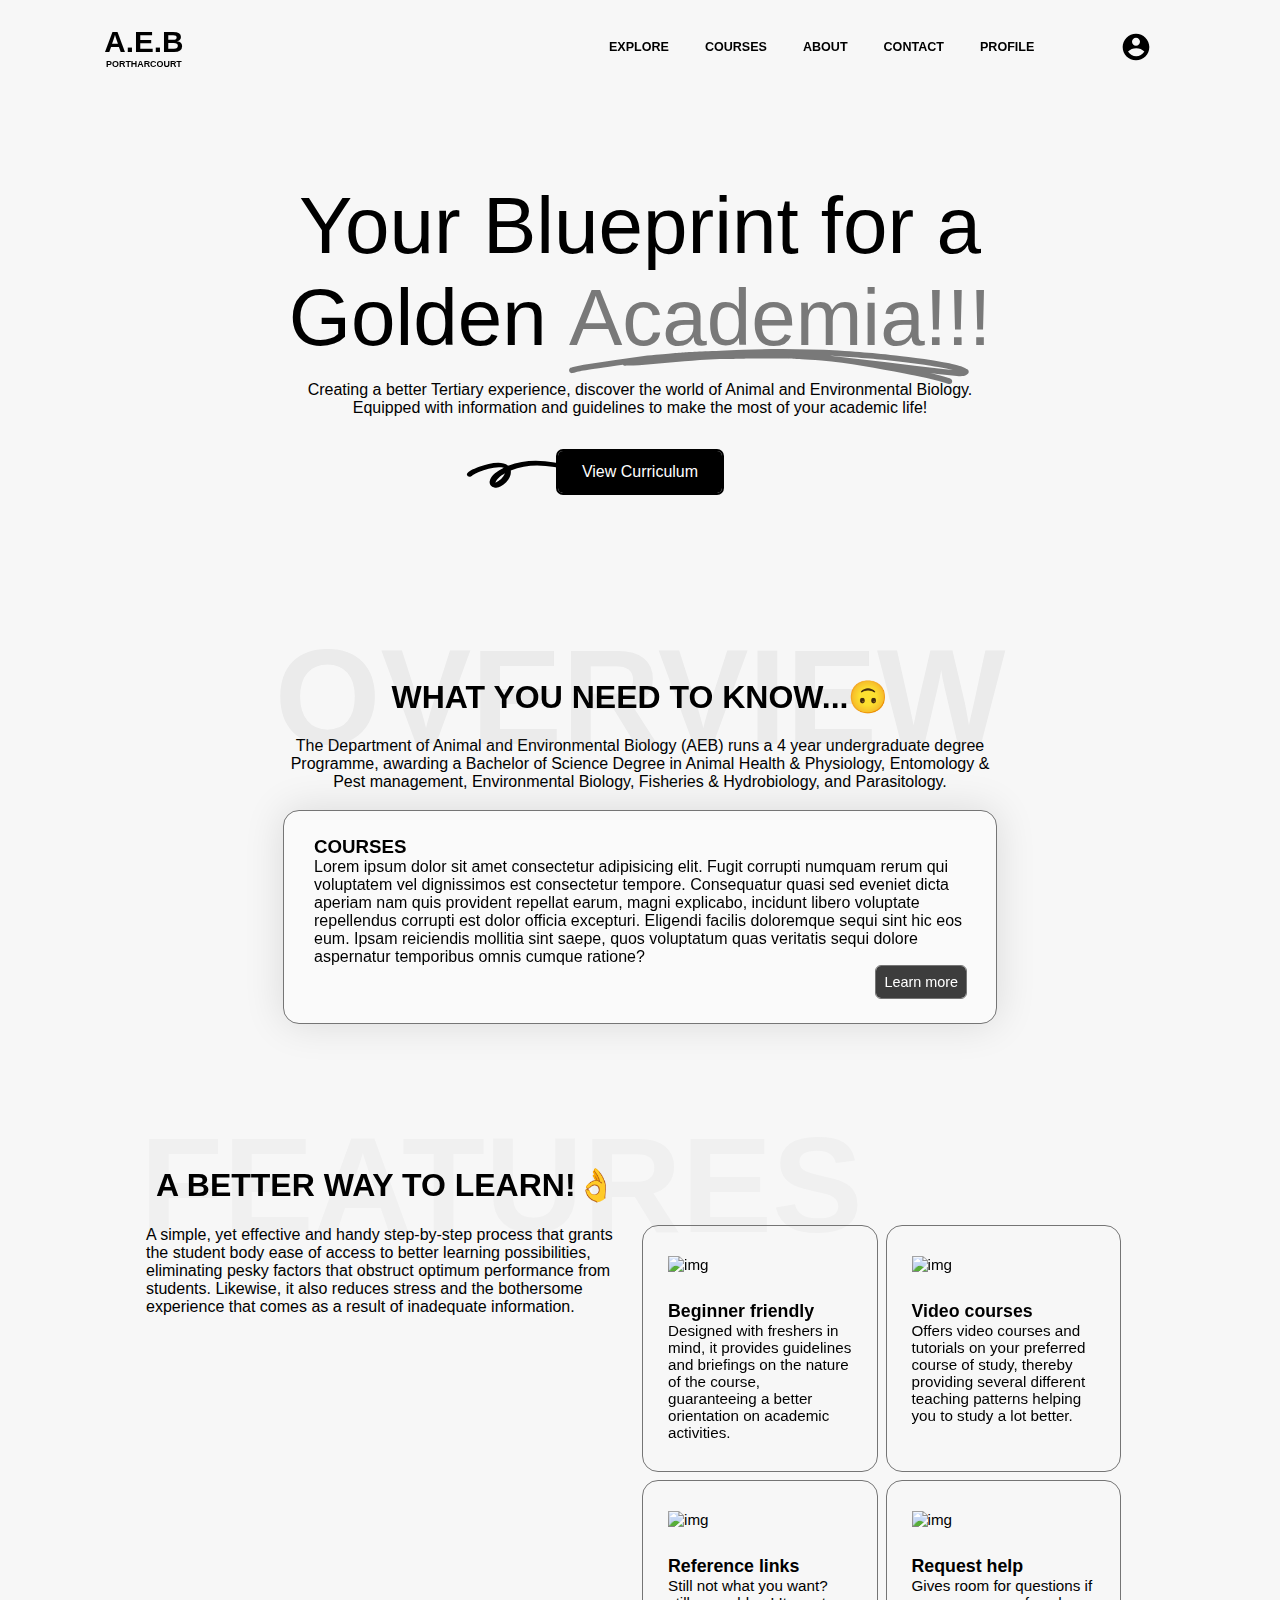
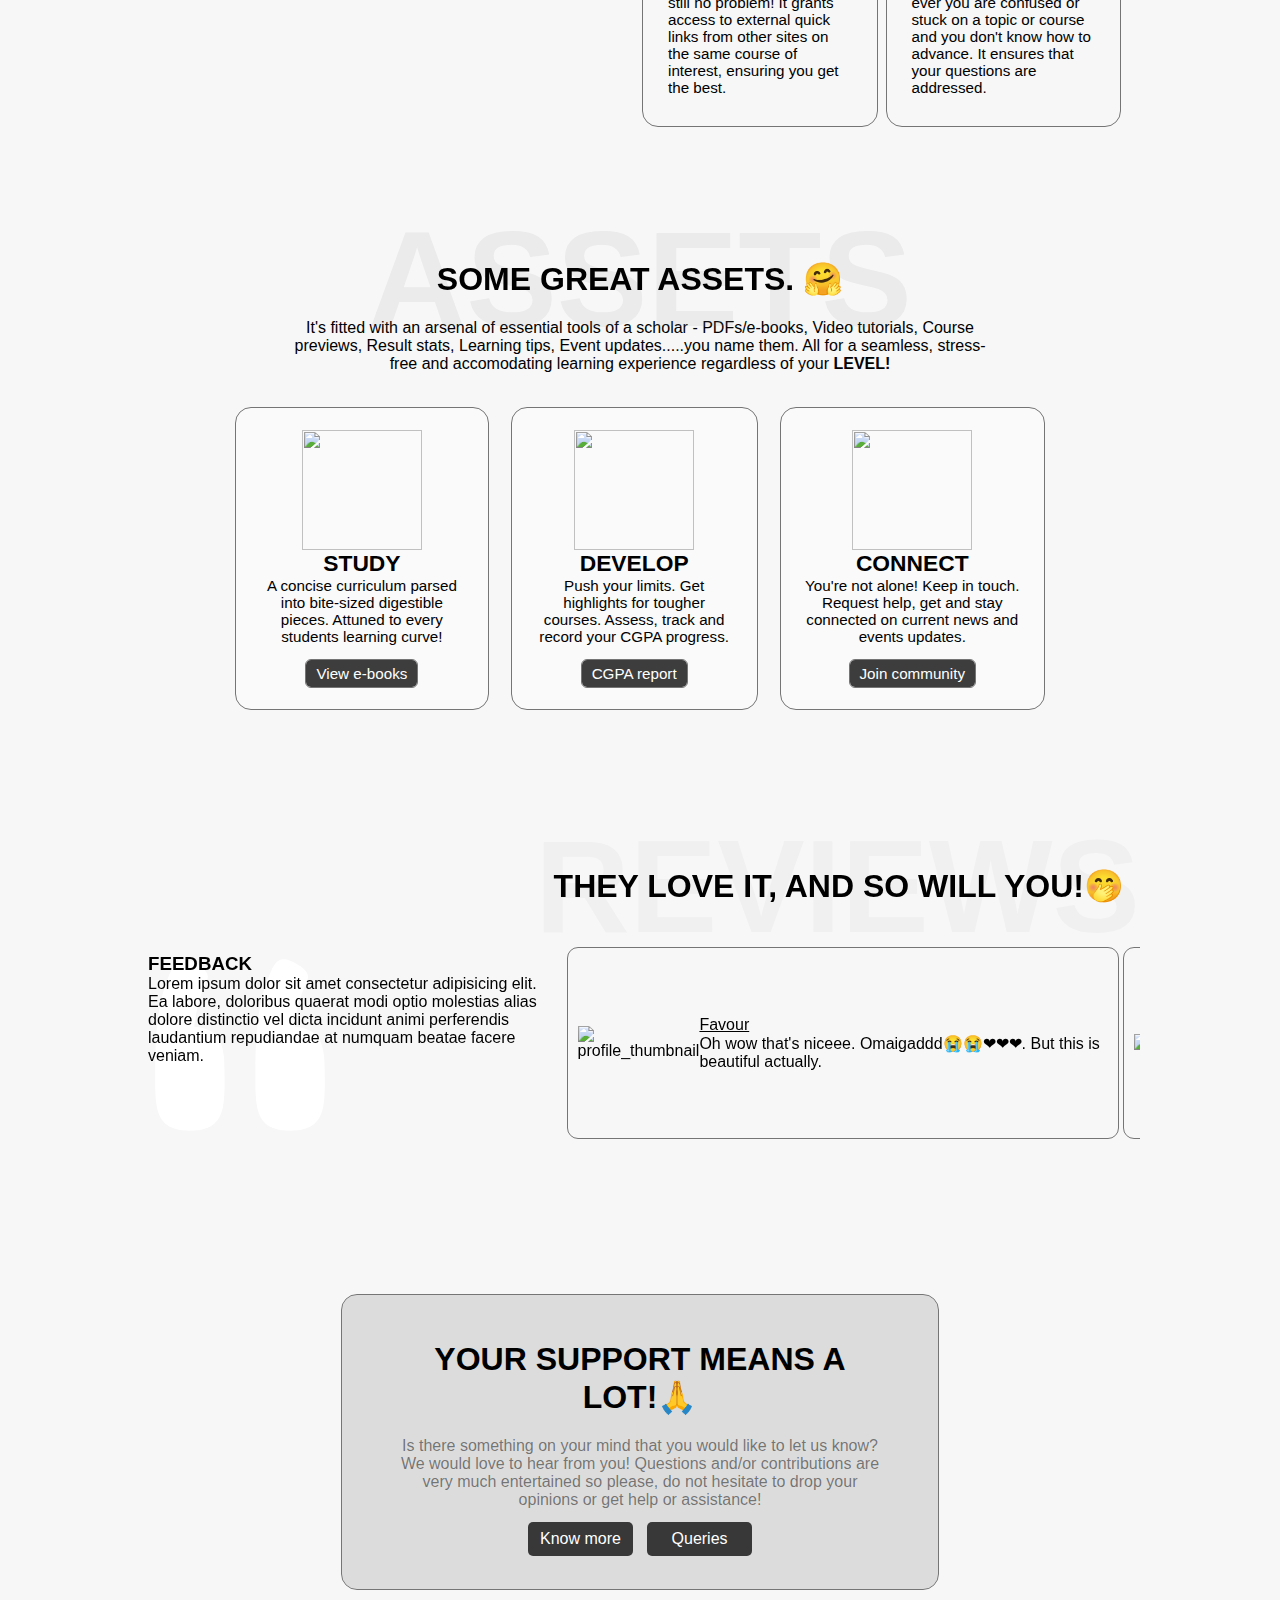
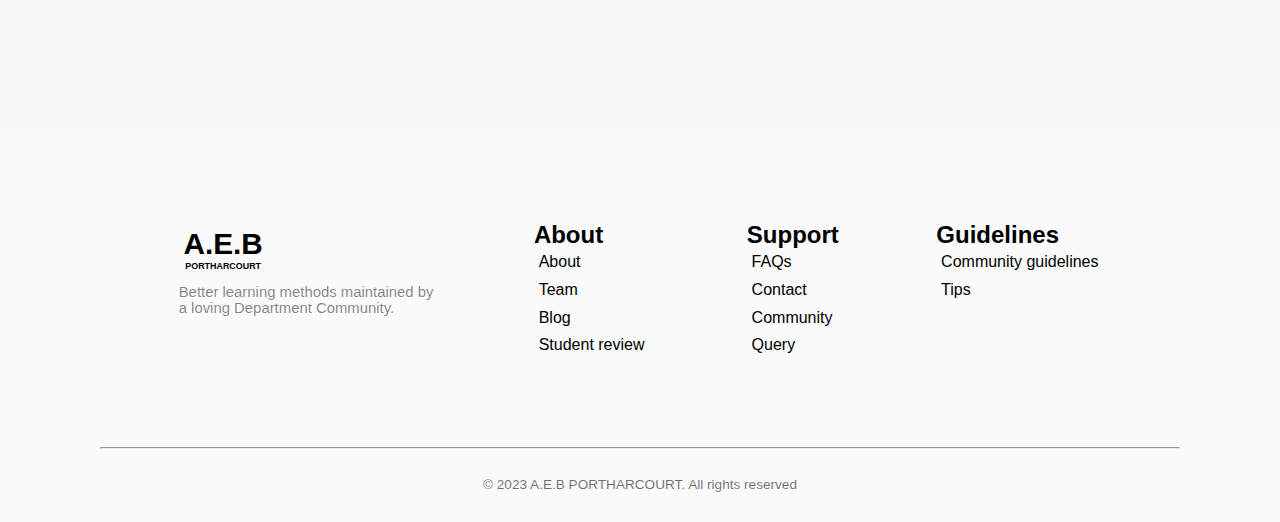
==== index.html @ ad07bf61 "Add files via upload" ====
<!DOCTYPE html>
<html lang="en">
<head>
    <meta charset="UTF-8">
    <meta name="viewport" content="width=device-width, initial-scale=1.0">
    <link rel="stylesheet" href="styles/aeb.css">
    <link rel="stylesheet" href="styles/heading.css">
    <link rel="stylesheet" href="styles/welcome.css">
    <link rel="stylesheet" href="styles/overview.css">
    <link rel="stylesheet" href="styles/features.css">
    <link rel="stylesheet" href="styles/operation.css">
    <link rel="stylesheet" href="styles/review.css">
    <link rel="stylesheet" href="styles/support.css">
    <link rel="stylesheet" href="styles/footing.css">
    <link rel="stylesheet" href="fonts/Space_Grotesk-transfonter/stylesheet.css">
    <link rel="stylesheet" href="fonts/Manrope-transfonter/stylesheet.css">
    <link rel="stylesheet" href="fonts/Quicksand-transfonter/stylesheet.css">    
    <link rel="icon" href="img/AEB_LOGO.png" type="png">
    <title>Home | A.E.B Portharcourt</title>
</head>
<body>
    <header class="heading">
        <div class="hide-menu" style="position: absolute; height: 35px; inset: 16px 16px auto auto; border-radius: 3px;" 
            onclick="
                document.querySelector('.heading').classList.remove('show');
                document.body.classList.remove('scroll-not');
            "
        >
            <svg xmlns="http://www.w3.org/2000/svg" viewBox="0 0 24 24" width="35" height="35"><path d="M11.9997 10.5865L16.9495 5.63672L18.3637 7.05093L13.4139 12.0007L18.3637 16.9504L16.9495 18.3646L11.9997 13.4149L7.04996 18.3646L5.63574 16.9504L10.5855 12.0007L5.63574 7.05093L7.04996 5.63672L11.9997 10.5865Z" fill="currentColor"></path></svg>       
        </div>
        
        <div class="start">
            <a href="index.html">A.E.B <span>PORTHARCOURT</span> </a>
        </div>
    
        <div class="middle">
            <nav>
                <a href="#">
                    <!-- <svg xmlns="http://www.w3.org/2000/svg" viewBox="0 0 24 24" width="12" height="12"><path d="M12 22C6.47715 22 2 17.5228 2 12C2 6.47715 6.47715 2 12 2C17.5228 2 22 6.47715 22 12C22 17.5228 17.5228 22 12 22ZM11 11V17H13V11H11ZM11 7V9H13V7H11Z"></path></svg> -->
                    EXPLORE</a>
                <a href="#">
                    <!-- <svg xmlns="http://www.w3.org/2000/svg" viewBox="0 0 24 24" width="12" height="12"><path d="M10.6144 17.7956 11.492 15.7854C12.2731 13.9966 13.6789 12.5726 15.4325 11.7942L17.8482 10.7219C18.6162 10.381 18.6162 9.26368 17.8482 8.92277L15.5079 7.88394C13.7092 7.08552 12.2782 5.60881 11.5105 3.75894L10.6215 1.61673C10.2916.821765 9.19319.821767 8.8633 1.61673L7.97427 3.75892C7.20657 5.60881 5.77553 7.08552 3.97685 7.88394L1.63658 8.92277C.868537 9.26368.868536 10.381 1.63658 10.7219L4.0523 11.7942C5.80589 12.5726 7.21171 13.9966 7.99275 15.7854L8.8704 17.7956C9.20776 18.5682 10.277 18.5682 10.6144 17.7956ZM19.4014 22.6899 19.6482 22.1242C20.0882 21.1156 20.8807 20.3125 21.8695 19.8732L22.6299 19.5353C23.0412 19.3526 23.0412 18.7549 22.6299 18.5722L21.9121 18.2532C20.8978 17.8026 20.0911 16.9698 19.6586 15.9269L19.4052 15.3156C19.2285 14.8896 18.6395 14.8896 18.4628 15.3156L18.2094 15.9269C17.777 16.9698 16.9703 17.8026 15.956 18.2532L15.2381 18.5722C14.8269 18.7549 14.8269 19.3526 15.2381 19.5353L15.9985 19.8732C16.9874 20.3125 17.7798 21.1156 18.2198 22.1242L18.4667 22.6899C18.6473 23.104 19.2207 23.104 19.4014 22.6899Z"></path></svg> -->
                    COURSES</a>
                <a href="#">
                    <!-- <svg xmlns="http://www.w3.org/2000/svg" viewBox="0 0 24 24" width="12" height="12"><path d="M20 22H6.5C4.567 22 3 20.433 3 18.5V5C3 3.34315 4.34315 2 6 2H20C20.5523 2 21 2.44772 21 3V21C21 21.5523 20.5523 22 20 22ZM19 20V17H6.5C5.67157 17 5 17.6716 5 18.5C5 19.3284 5.67157 20 6.5 20H19Z"></path></svg> -->
                    ABOUT</a>
                <a href="#">
                    <!-- <svg xmlns="http://www.w3.org/2000/svg" viewBox="0 0 24 24" width="12" height="12"><path d="M21 16.42V19.9561C21 20.4811 20.5941 20.9167 20.0705 20.9537C19.6331 20.9846 19.2763 21 19 21C10.1634 21 3 13.8366 3 5C3 4.72371 3.01545 4.36687 3.04635 3.9295C3.08337 3.40588 3.51894 3 4.04386 3H7.5801C7.83678 3 8.05176 3.19442 8.07753 3.4498C8.10067 3.67907 8.12218 3.86314 8.14207 4.00202C8.34435 5.41472 8.75753 6.75936 9.3487 8.00303C9.44359 8.20265 9.38171 8.44159 9.20185 8.57006L7.04355 10.1118C8.35752 13.1811 10.8189 15.6425 13.8882 16.9565L15.4271 14.8019C15.5572 14.6199 15.799 14.5573 16.001 14.6532C17.2446 15.2439 18.5891 15.6566 20.0016 15.8584C20.1396 15.8782 20.3225 15.8995 20.5502 15.9225C20.8056 15.9483 21 16.1633 21 16.42Z"></path></svg> -->
                    CONTACT</a>
                <a href="dashboard.html">
                    <!-- <svg xmlns="http://www.w3.org/2000/svg" viewBox="0 0 24 24" width="12" height="12"><path d="M3 13H11V3H3V13ZM3 21H11V15H3V21ZM13 21H21V11H13V21ZM13 3V9H21V3H13Z"></path></svg> -->
                    PROFILE</a>
            </nav>
        </div>
            
        <div class="end">
            <a href="index.html" target="_blank">
                <svg style="display: block;" xmlns="http://www.w3.org/2000/svg" viewBox="0 0 24 24" width="32" height="32"><path d="M12 2C17.52 2 22 6.48 22 12C22 17.52 17.52 22 12 22C6.48 22 2 17.52 2 12C2 6.48 6.48 2 12 2ZM6.02332 15.4163C7.49083 17.6069 9.69511 19 12.1597 19C14.6243 19 16.8286 17.6069 18.2961 15.4163C16.6885 13.9172 14.5312 13 12.1597 13C9.78821 13 7.63095 13.9172 6.02332 15.4163ZM12 11C13.6569 11 15 9.65685 15 8C15 6.34315 13.6569 5 12 5C10.3431 5 9 6.34315 9 8C9 9.65685 10.3431 11 12 11Z"></path></svg>
            </a>    
        </div>
    </header>

    <div class="hide-menu" style="height: 35px; position: fixed; inset: 16px 16px auto auto; z-index: 1999; border-radius: 3px; background-color: #f7f7f7" 
    onclick="
        document.querySelector('.heading').classList.add('show');
        document.body.classList.add('scroll-not');
    ">
        <svg xmlns="http://www.w3.org/2000/svg" width="35" height="35" fill="#000" viewBox="0 0 256 256"><path d="M224,128a8,8,0,0,1-8,8H40a8,8,0,0,1,0-16H216A8,8,0,0,1,224,128ZM40,72H216a8,8,0,0,0,0-16H40a8,8,0,0,0,0,16ZM216,184H40a8,8,0,0,0,0,16H216a8,8,0,0,0,0-16Z"></path></svg>
    </div>

    <main class="just_padding">
        <section class="hero_section">
            <div class="welcome">
                <p class="manifesto">
                    Your Blueprint for a Golden
                    <span class="black-sheep" style="position: relative; background-color: transparent; display: inline; z-index: 1;">Academia!!!           
                        <svg xmlns="http://www.w3.org/2000/svg" viewBox="0 0 1418 125" fill="rgb(121, 121, 121)" ><path d="M1412.29 72.17c-11.04-5.78-20.07-14.33-85.46-25.24-22.37-3.63-44.69-7.56-67.07-11.04-167.11-22.06-181.65-21.24-304.94-30.56C888.78 1.39 822.57 1.1 756.44 0c-46.63-.11-93.27 1.56-139.89 2.5C365.5 13.55 452.86 7.68 277.94 23.15 202.57 33.32 127.38 45.01 52.07 55.69c-11.23 2.41-22.63 4.17-33.71 7.22C6.1 66.33 5.64 66.19 3.89 67.79c-7.99 5.78-2.98 20.14 8.72 17.5 33.99-9.47 32.28-8.57 178.06-29.66 4.26 4.48 7.29 3.38 18.42 3.11 13.19-.32 26.38-.53 39.56-1.12 53.51-3.81 106.88-9.62 160.36-13.95 18.41-1.3 36.8-3.12 55.21-4.7 23.21-1.16 46.43-2.29 69.65-3.4 120.28-2.16 85.46-3.13 234.65-1.52 23.42.99 1.57-.18 125.72 6.9 96.61 8.88 200.92 27.94 295.42 46.12 40.87 7.91 116.67 23.2 156.31 36.78 3.81 1.05 8.28-.27 10.51-3.58 3.17-3.72 2.66-9.7-.78-13.13-3.25-3.12-8.14-3.44-12.18-5.08-17.89-5.85-44.19-12.09-63.67-16.56l26.16 3.28c23.02 3.13 46.28 3.92 69.34 6.75 10.8.96 25.43 1.81 34.34-4.39 2.26-1.54 4.86-2.75 6.21-5.27 2.76-4.59 1.13-11.06-3.59-13.68ZM925.4 23.77c37.64 1.4 153.99 10.85 196.64 14.94 45.95 5.51 91.89 11.03 137.76 17.19 24.25 4.77 74.13 11.21 101.72 18.14-11.87-1.15-23.77-1.97-35.65-3.06-133.46-15.9-266.8-33.02-400.47-47.21Z"></path></svg>     
                    </span>
                </p>    
                
                <p class="side_note">Creating a  better Tertiary experience, discover the world of Animal and Environmental Biology. Equipped with information and guidelines to make the most of your academic life!</p>
                <div class="side_note squiggly_fix">
                    <svg xmlns="http://www.w3.org/2000/svg" viewBox="0 0 500 500" fill="#000"><path d="M437.65 228.63c-11-11.3-28.02-30.74-43.85-33.25-13.68.4-4.24 16.99 4.72 15.98 1.67-.27 14.6 12 20.99 18.95-73.13-19.32-152.62-31.59-224.6-2.19-24.36-20.09-70.46-5.55-97.86 2.74-10.7 4.38-44.74 15.3-45.58 27.63 2.63 10.11 14.03 9.62 19.87 2.58 6.8-4.63 14.23-8.1 21.77-11.33 27.16-10.03 57.65-20.38 86.74-14.81-19.75 10.96-45.07 24.46-49.37 48.67-.98 20.42 24.81 26.36 39.14 16.1 18.7-11.31 37.58-31.54 34.51-54.98 67.16-28.65 141.54-17.06 210.28.69a634.53 634.53 0 0 0-26.86 9.82c-4.5 1.55-4.87 7.28-1.98 10.53 6.02 8.29 15.78 3.88 23.3.63 8.17-3.12 16.31-6.28 24.61-9.03 22.39-5.78 16.3-15.12 4.17-28.72Zm-286.98 58.93c4.9-15.45 20.39-24.72 33.42-32.9-6.02 14.67-18.84 26.87-33.42 32.9Z"></path></g></svg>
                    <div><a href="#" class="view_curriculum hover_effect">View Curriculum </a></div>
                </div>
            </div>
        </section>

        <section class="overview">
            <div class="overview_heading">
                <h1 class="overview_text">WHAT YOU NEED TO KNOW...🙃</h1>
            </div>
            <div class="text">
                The Department of Animal and Environmental Biology (AEB) runs a 4 year undergraduate degree Programme, awarding a Bachelor of Science Degree in Animal Health & Physiology, Entomology & Pest management, Environmental Biology, Fisheries & Hydrobiology, and Parasitology.
                <!-- Lorem ipsum dolor sit, amet consectetur adipisicing elit. Nisi adipisci delectus eos error libero totam quam modi repellendus blanditiis saepe. Laudantium ea et iusto incidunt, corrupti corporis praesentium quidem eveniet maiores eaque, repudiandae distinctio dolores! -->
            </div>
            <div class="info text">
                <h3>COURSES</h3>
                <p>Lorem ipsum dolor sit amet consectetur adipisicing elit. Fugit corrupti numquam rerum qui voluptatem vel dignissimos est consectetur tempore. Consequatur quasi sed eveniet dicta aperiam nam quis provident repellat earum, magni explicabo, incidunt libero voluptate repellendus corrupti est dolor officia excepturi. Eligendi facilis doloremque sequi sint hic eos eum. Ipsam reiciendis mollitia sint saepe, quos voluptatum quas veritatis sequi dolore aspernatur temporibus omnis cumque ratione? </p>
                <div style="display: flex; justify-content: end; align-items: end;" >
                    <a href="#" style="outline: .5px solid rgb(117, 117, 117); color: black; border: none; border-radius: 5px; padding: 8px; font-size: 0.9em;  background-color: rgba(30, 30, 30, 0.863);
                    color: rgb(255, 255, 255);">Learn more</a>
                 </div>
            </div>
        </section>

        <section class="features">
            <div class="features_heading">
                <h1 class="features_text">A BETTER WAY TO LEARN!👌</h1>
            </div>
            <div>
                <div class="text">
                    A simple, yet effective and handy step-by-step process that grants the student body ease of access to better learning possibilities, eliminating pesky factors that obstruct optimum performance from students. Likewise, it also reduces stress and the bothersome experience that comes as a result of inadequate information.
                </div>

                <div>
                    <div class="card">
                        <div><img src="img/user_friendly-removebg-preview.png" alt="img"></div>
                        <div><h3>Beginner friendly</h3>
                            Designed with freshers in mind, it provides guidelines and briefings on the nature of the course, guaranteeing a better orientation on academic activities.
                        </div>
                    </div>
                    <div class="card">
                        <div><img src="img/video-courses-removebg-preview.png" alt="img"></div>
                        <div><h3>Video courses</h3>
                            Offers video courses and tutorials on your preferred course of study, thereby providing several different teaching patterns helping you to study a lot better.
                        </div>
                    </div>
                    <div class="card">
                        <div><img src="img/reference-links-removebg-preview.png" alt="img"></div>
                        <div><h3>Reference links</h3>
                            Still not what you want? still no problem! It grants access to external quick links from other sites on the same course of interest, ensuring you get the best. 
                        </div>
                    </div>
                    <div class="card">
                        <div><img src="img/help-removebg-preview.png" alt="img"></div>
                        <div><h3>Request help</h3>
                            Gives room for questions if ever you are confused or stuck on a topic or course and you don't know how to advance. It ensures that your questions are addressed.
                        </div>
                    </div>
                </div>
            </div>
        </section>

        <section class="operation">
            <div class="operation_heading">
                <h1 class="operation_text">SOME GREAT ASSETS. 🤗</h1>
            </div>

            <div class="text">
                It's fitted with an arsenal of essential tools of a scholar - PDFs/e-books, Video tutorials, Course previews, Result stats, Learning tips, Event updates.....you name them. All for a seamless, stress-free and accomodating learning experience regardless of your <strong>LEVEL!</strong>
            </div>

            <div class="card_container">
                <div class="cards">
                    <div class="img"><img src="img/book_black-and-white-removebg-preview.png" alt=""></div>
                    <div><h2>STUDY</h2>
                        A concise curriculum parsed into bite-sized digestible pieces. Attuned to every students learning curve!
                    </div>
                    <div class="link"><a href="#">View e-books</a></div>
                </div>
                <div class="cards">
                    <div class="img"><img src="img/images__1_-removebg-preview.png" alt=""></div>
                    <div><h2>DEVELOP</h2>
                        Push your limits. Get highlights for tougher courses. Assess, track and record your CGPA progress.
                    </div>
                    <div class="link"><a href="cgpa_calculator.html" target="_blank">CGPA report</a></div>
                </div>
                <div class="cards">
                    <div class="img"><img src="img/connect-removebg-preview.png" alt=""></div>
                    <div><h2>CONNECT</h2>
                        You're not alone! Keep in touch. Request help, get and stay connected on current news and events updates.
                    </div>
                    <div class="link"><a href="#">Join community</a></div>
                </div>
            </div>
        </section>

        <section class="review">
            <div class="review_heading">
                <h1 class="review_text">THEY LOVE IT, AND SO WILL YOU!🤭</h1>
            </div>

            <div>
                <div style="position: relative;">
                    <h3>FEEDBACK</h3>
                    <svg xmlns="http://www.w3.org/2000/svg" width="200" style="position: absolute; z-index: -1; inset: 0" viewBox="0 0 290 290" fill="#FFF"><path d="M78.69 118.53c2.75-23.56 7.43-42.24 14.24-57 5.22-11.3 11.92-19.91-8-32.33-27.36-17.06-33.57-5.73-40.79 9.93-6.36 13.8-11.25 29.42-14.77 47.12-7.15 35.94-7.35 71.35-7.35 107.57 0 41.69 0 75.49 50.33 75.49s50.33-33.8 50.33-75.49c-.01-39.87.28-72.52-43.99-75.29zm145.32 0c2.75-23.56 7.43-42.24 14.24-57 5.22-11.3 11.92-19.91-8-32.33-27.36-17.06-33.57-5.73-40.79 9.93-6.36 13.8-11.25 29.42-14.77 47.12-7.15 35.94-7.35 71.35-7.35 107.57 0 41.69 0 75.49 50.33 75.49S268 235.51 268 193.82c-.01-39.87.28-72.52-43.99-75.29z"></path></svg>
                    <div class="text">Lorem ipsum dolor sit amet consectetur adipisicing elit. Ea labore, doloribus quaerat modi optio molestias alias dolore distinctio vel dicta incidunt animi perferendis laudantium repudiandae at numquam beatae facere veniam.</div>
                </div>
                
                <div>
                    <div class="review_cards"><!--min-width: 584.859px;--><!--523.172px-->
                        <div><img src="img/book_black-removebg-preview.png" alt="profile_thumbnail" style="width: 60px;"></div>
                        <div>
                            <a href="#">Favour</a>
                            <p>Oh wow that's niceee. Omaigaddd😭😭❤❤❤. But this is beautiful actually.</p>
                        </div>
                    </div>
                    <div class="review_cards"><!--min-width: 584.859px;--><!--523.172px-->
                        <div><img src="img/book_black-removebg-preview.png" alt="profile_thumbnail" style="width: 60px;"></div>
                        <div>
                            <a href="#">Jane Kingsley</a>
                            <p>This is nice. I love the concept</p>
                        </div>
                    </div>
                    <div class="review_cards"><!--min-width: 584.859px;--><!--523.172px-->
                        <div><img src="img/book_black-removebg-preview.png" alt="profile_thumbnail" style="width: 60px;"></div>
                        <div>
                            <a href="#">Kelly Arinze</a>
                            <p>This is nice. I love the concept</p>
                        </div>
                    </div>
                    <div class="review_cards"><!--min-width: 584.859px;--><!--523.172px-->
                        <div><img src="img/book_black-removebg-preview.png" alt="profile_thumbnail" style="width: 60px;"></div>
                        <div>
                            <a href="#">Sophia Isibor</a>
                            <p>It's good. <br> It looks cool af. <br> It totally looks like a game changer. </p>
                        </div>
                    </div>
                </div>
            </div>
        </section>

        <section class="support">
            <div class="support_body">
                <h1 class="support_text">YOUR SUPPORT MEANS A LOT!🙏</h1>
                <p class="support_mssg">Is there something on your mind that you would like to let us know? We would love to hear from you! Questions and/or contributions  are very much entertained so please, do not hesitate to drop your opinions or get help  or assistance!</p>
                <div class="support_base">
                    <a href="#">Know more</a>
                    <a href="#">Queries</a>
                </div>
            </div>
        </section>
    </main>

    <footer class="footing">
        <div class="container">
            <div  class="child1">
                <div>
                    <a href="#"> A.E.B <span>PORTHARCOURT</span></a>
                </div>

                <p>Better learning methods maintained by a loving Department Community.</p>
            </div>

            <div class="child2"> <h2>About</h2>
                <div><a href="">About</a></div>
                <div><a href="#">Team</a></div>
                <div><a href="#">Blog</a></div>
                <div><a href="#">Student review</a></div>
            </div>

            <div class="child3"><h2>Support</h2>
                <div><a href="#">FAQs</a></div>
                <div><a href="#">Contact</a></div>
                <div><a href="#">Community</a></div>
                <div><a href="#">Query</a></div>
            </div>

            <div class="child4"><h2>Guidelines</h2>
                <div><a href="#">Community guidelines</a></div>
                <div><a href="#">Tips</a></div>
            </div>
        </div>
        <hr>
        <p class="copyright">© 2023 A.E.B PORTHARCOURT. All rights reserved </p>
    </footer>

    <script src="scripts/aeb.js"></script>
</body>
</html>
---- styles/aeb.css ----
*, *::after, *::before{
    box-sizing: border-box;
    font-family: 'Space Grotesk', 'Manrope', 'archia',  Arial, Helvetica, sans-serif;
    color: black;
    /* outline: .5px solid rgb(117, 117, 117); */
}
html, body{
    margin: 0;
    /* background-image: linear-gradient(155deg, white, rgb(240, 240, 240),   gainsboro );
    background-attachment: fixed; */
    background-color: #f7f7f7;
    color: #382d0f;
}
:root{
    --transition_2s: .2s all ease-in-out;
    --like_gray: rgb(121, 121, 121);
    --beach-water_blue: rgb(172, 195, 212);
    --ideal_bezier: cubic-bezier(0.68, -0.55, 0.265, 1.55);
    --ideal_shadow: 0 0 40px .3px rgba(0, 0, 0, 0.123);
}

p, h1, h2, h3, h4, h5, h6{
    margin: 0;
}
a{
    text-decoration: none;
}
.hide-menu{
    display: none;
}

.just_padding{
    padding: 5.75em 5.75em;
}
.overview, .features, .operation, .review, .support{
    display: flex;
    flex-direction: column;
}

@media screen and (max-width: 768px){

    .hide-menu{
        display: block;
    }
    .scroll-not{
        overflow: hidden;
    }
    .text{
        font-size: var(--font_text);
        color: #000000a4;
        /* font-family: Manrope, Quicksand, serif; */
    }
    :root{
        --ideal_bezier: cubic-bezier(0.68, -0.55, 0.265, 1.55);
        /* --ideal_bezier-menu: cubic-bezier(0.68,-0.55, 0.8, 1.33); */
        --ideal_bezier-menu: cubic-bezier(0.2,-0.38, 0.9, 1.38);
        --font_text: 14px;
    }
    .just_padding, .footing{
        padding: 0;
    }
    .just_padding > section:not(.hero_section, .overview, .features, .operation, .review, .support){
        display: none;
    }
}
---- styles/heading.css ----
.heading{
    display: flex;
    gap: 0.8em;
    padding: 25px 100px;
    position: fixed;
    inset: auto 0;
    z-index: 2000;
    transition: .25s all ease-in;
}
.window-scroll{
    background-color: rgb(250, 250, 250);
    /* outline: .5px solid rgb(117, 117, 117); */
    /* background-color: rgba(255, 255, 255, 0.616); */
    /* backdrop-filter: blur(80px); */
}
.start{
    flex: 0.1;
    display: flex;
    align-items: center;
    justify-content: center;
}
.start a{
    font-size: 1.86em;
    font-weight: 800;
    text-align: center;
}
.start  a span{
    display: block;
    font-size: .3em;
}
.middle{
    flex: 1;
    display: flex;
    justify-content: center;
}
.middle nav{
    flex: 1;
    display: flex;
    gap: 1em;
    justify-content: end;
    align-items: center;
    padding: 5px 35px;
}
.middle nav a{
    font-size: .785em;
    font-weight: bold;
    padding: 5px 10px;
    position: relative;
    transition: var(--transition_2s);
    text-align: center;
    /* text-transform: capitalize; */
}
.middle nav a::after{
    content: '';
    position: absolute;
    left: 0;
    bottom: -3px;
    width: 100%;
    height: 2px;
    background-color: black;
    transform: scaleX(0);
    transition: all .2s var(--ideal_bezier);
}
.middle nav a:focus::after,
.middle nav a:hover::after{
    transform: scaleX(.79);
}
.end{
    flex: 0.1;
    display: flex;
    align-items: center;
    justify-content: center;
    gap: .8em;
}
@media screen and (max-width: 768px ){
    .heading{
        padding: 10px;
        inset: 0;
        flex-direction: column;
        background: #fafafa;
        transform: translateY(-100vh);
        transition: .235s all var(--ideal_bezier-menu);
        /* transition: .235s all ease-in; */
        opacity: 0;
    }
    .middle nav{
        flex-direction: column;
        justify-content: center;
        gap: 2em;
    }
    .middle nav a{
        font-size: .9em;
    }
    .end{
        flex: 0.3;
        align-items: start;
    }
    .show{
        transform: translate(0);
        opacity: 1;
    }
}
---- styles/welcome.css ----
.welcome{
    text-align: center;
    padding: 5.5em 9.5em 7.5em;
    position: relative;
}
.welcome .manifesto{
    font-size: 5em;
}
.welcome .manifesto .black-sheep{
    color: var(--like_gray);
    font-weight: 500;
}
.welcome .manifesto .black-sheep svg{
    position: absolute; 
    width: 5em; 
    inset: auto 2.8em -.28em 0; 
    z-index: -1;
}
.welcome .side_note{
    padding: 17px 40px;
}
.welcome .squiggly_fix{
    position: relative;
    z-index: 1;
    display: flex;
    justify-content: center;
    align-items: center;
}
.welcome .squiggly_fix svg{
    flex: 0.5;
    width: 15em;
    height: 9em;
    position: absolute;
    left: 10em;
}
.welcome .squiggly_fix a{
    flex: 1;
}
.view_curriculum{
    padding: 12px 24px;
    color: white;
    background-color: black;
    border-radius: 5px;
    position: relative;
    outline: 2px solid black;
    transition: .15s all var(--ideal_bezier);
    z-index: 1;
    display: flex;
}
.view_curriculum::after{
    content: '';
    background: #f7f7f7;
    transition: all 250ms;
    transform: scaleX(0);
    z-index: -1;
    position: absolute;
    top: 0;
    left: 0;
    width: 100%;
    height: 100%;
}
.view_curriculum:hover::after{
    transform: scaleX(1);
    /* inset: 0; */
}
.view_curriculum:hover{
    color: black;
    background: transparent;
    font-weight: bold;
    
}
/* .welcome > p{
    background-image: linear-gradient(90deg, rgb(0, 0, 0), rgba(0, 0, 0, 0.925));
    background-clip: text;
    -webkit-background-clip: text;
    color: transparent;
} */
@media screen and (max-width: 768px){
    .welcome{
        padding: 10em 1.2em;
        /* padding-inline: 1.4em; */
    }
    .welcome svg:not(.manifesto svg){
        display: none;
    }
    .welcome .manifesto{
        font-size: 2.56em;
    }
    .welcome .side_note {
        padding: 20px 15px 15px;
        font-size: var(--font_text);
    }
}
---- styles/overview.css ----
.overview{
    padding: 2em;
}
.overview_heading{
    position: relative;
    display: flex;
    align-items: center;
    justify-content: center;
    text-align: center;
    z-index: 1;
}
.overview_heading + div{
    padding: .3125em 10em; 
    text-align: center;
}
.overview_heading::before{
    content: 'OVERVIEW';
    position: absolute;
    inset: auto 0;
    text-align: center;
    font-size: 8.5em;
    font-weight: 900;
    color: #9292921e;
    z-index: -1;
    transform: translateZ(-2px);
}
.overview_text{
    width: 100%;
    text-align: center;
    padding: .5em;
}
.info{
    background-color: rgb(250, 250, 250);
    box-shadow: var(--ideal_shadow);
    outline: .5px solid rgb(117, 117, 117);

    padding: 25px 30px;
    margin: 15px 10em;
    border-radius: 15px;
    z-index: 2;
}
@media screen and (max-width: 768px ){
    .overview{
        padding: 1.5625em;
    }
    .overview_heading::before{
        font-size: 4em;
        display: flex;
        align-items: center;
        justify-content: center;
    }
    .overview_heading + div {
        padding: 14px 0;
        font-size: var(--font_text);
    }
    .info{
        margin: 0.93em 0;
        padding: 1em 1.9em;
        display: flex;
        flex-direction: column;
        justify-content: center;
        align-items: center;
        gap: .6rem;
    }
    .info p{
        text-align: start;
        font-size: var(--font_text);
    }
    .overview_text{
        font-size: 1.2em;
        padding: 0.5em;
    }
}
---- styles/features.css ----
.features{
    padding: 5em 3em;
}
.features_heading{
    position: relative;
    display: flex;
    align-items: start;
    justify-content: start;
    z-index: 1;
}
.features_heading + div{
    display: flex;
}
.features_heading + div {
    flex: 0.5;
}
.features_heading + div > div:first-child{
    padding: 6px;
}
.features_heading + div > div:first-child  + div{
    display: grid; 
    grid-template-columns: 1fr 1fr; 
    grid-gap: 10px; 
    padding: 6px 20px;
}
.features_heading::before{
    content: 'FEATURES';
    position: absolute;
    inset: 0 auto;
    text-align: center;
    font-size: 8.5em;
    font-weight: 900;
    color: #92929211;
    z-index: -1;
    transform: translateZ(-2px);
    display: flex;
    justify-content: start;
    align-items: center;
}
.features_text{
    width: 100%;
    padding: .5em;
}
.card{
    z-index: 1;
    /* background-color: white;  
    box-shadow: var(--ideal_shadow); */
    outline: .5px solid rgb(117, 117, 117);
    border-radius: 15px;
    padding: 30px 25px;
    font-size: 0.95em;
}
.card img{
    display: block;
    width: 45px;
    height: 45px;
}

@media screen and (max-width: 768px){
    .features{
        padding: 2.5625em 2.5em;
        text-align: left;
    }
    .features_heading::before{
        font-size: 4em;
        inset: 0 0;
    }
    .features_heading + div {
        flex-direction: column;
    }
    .features_heading + div > div:first-child {
        padding: 14px 0px;
        font-size: var(--font_text);
    }
    .features_heading + div > div:first-child + div {
        grid-template-columns: repeat(1, 1fr);
        padding: 2px 0px;
    }
    .features_text{
        font-size: 1.2em;
        padding: 0.5em 0;
    }
    .card{
        display: flex;
        flex-direction: column;
        justify-content: center;
        align-items: center;
        text-align: center;
        padding: 20px;
        font-size: var(--font_text);
    }
}
---- styles/operation.css ----
.operation{
    padding: 2em;
}
.operation_heading{
    position: relative;
    display: flex;
    align-items: center;
    justify-content: center;
    text-align: center;
    z-index: 1;
}
.operation_heading +  div{
    padding: .3125em 10em; 
    text-align: center;
}
.operation_heading::before{
    content: 'ASSETS';
    position: absolute;
    inset: auto 0;
    text-align: center;
    font-size: 8.5em;
    font-weight: 900;
    color: #9292921e;
    z-index: -1;
    transform: translateZ(-2px);    
}
.operation_text{
    width: 100%;
    text-align: center;
    padding: .5em;
}
.operation .card_container{
    display: flex;

    padding: 25px 100px;
    z-index: 2;
}
.operation .card_container .cards{
    outline: .5px solid rgb(117, 117, 117);

    padding: 22px;
    margin: 5px 12px;
    border-radius: 15px;
    text-align: center;
    font-size: 0.95em;
    display: flex;
    flex-direction: column;
    align-items: center;
    max-width: 284.578px;
    background-color: rgb(250, 250, 250);
}
.operation .card_container .cards img{
    display: block;
    width: 120px;
    height: 120px;
}
.link{
    padding: 20px 0 5px;
}
.link a{
    outline: .5px solid rgb(117, 117, 117);

    padding: 5px 10px;
    border-radius: 5px;
    transition: all.5s var(--ideal_bezier);
    background-color: rgba(30, 30, 30, 0.863);
    color: #fff;
}
.link a:hover{
    color: rgb(250, 250, 250);
    background-color:  rgba(30, 30, 30, 0.863);
}

@media screen and (max-width: 768px){
    .operation_heading + div {
        font-size: var(--font_text);
    }
    .operation_heading::before {
        font-size: 4em;
    }
    .operation_text{
        font-size: 1.2em;
    }
    .operation_heading + div {
        padding: 0.5125em ;
        text-align: center;
    }
   
    .operation .card_container {
        display: flex;
        padding: 10px 0px;
        z-index: 2;
        flex-direction: column;
        align-items: center;
    }
    
    .operation .card_container .cards{
        padding: 20px;
    }
}
---- styles/review.css ----
.review{
    padding: 5em 3em;
}
.review_heading{
    position: relative;
    display: flex;
    align-items: end;
    justify-content: end;
    z-index: 1;
}
.review_heading::before{
    content: 'REVIEWS';
    position: absolute;
    inset: 0 auto;
    text-align: end;
    font-size: 8.2em;
    font-weight: 900;
    color: #92929211;
    z-index: -1;
    transform: translateZ(-2px);
    display: flex;
    justify-content: end;
    align-items: center;
}
.review_heading + div{
    display: flex; 
    padding: 1.5em 0; 
    z-index: 1;
}
.review_heading + div > div:first-child{
    display: flex; 
    flex-direction: column; 
    justify-content: start; 
    align-items: start; 
    max-width: 510.141px; 
    padding: 8px;
}
.review_heading + div > div:nth-child(2){
    display: flex; 
    overflow-x: scroll; 
    scroll-snap-type: x mandatory;
}
.review_cards{
    outline: .5px solid rgb(117, 117, 117); 
    padding: 10px; 
    margin: 3px; 
    border-radius: 10px;  
    display: flex; 
    /* justify-content: center; */
    align-items: center;
    min-width: 550.188px; 
    max-width: 550.188px; 
    min-height: 190px;
    max-height: 190px;
    scroll-snap-align: none center;
}
.review_cards a{
    text-decoration: underline;
}
.review_cards::-webkit-scrollbar {
    width: 10px;
}
.review_cards ::-webkit-scrollbar-track {
    background: #f1f1f1;
}
.review_text{
    width: 100%;
    padding: .5em;
    text-align: end;
}

@media screen and (max-width: 768px){
    .review{
        padding: 2em;
    }
    .review_heading::before {
        font-size: 4em;
    }
    .review_heading + div{
        flex-direction: column;
    }
    .review_heading + div > div:nth-child(2){
        padding: .5em 0;
    }
    .review_cards{
        min-width: 287px;
        max-width: 287px;
        min-height: 200px;
        max-height: 200px;
        flex-direction: column;
        padding: 1em 2em;
    }
    .review_text{
        font-size: 1.2em;
    }
}
---- styles/support.css ----
.support{
    padding: 50px;
}
.support_body{
    margin: auto 200px;
    padding: 30px 50px; 
    text-align: center;
    display: flex;
    flex-direction: column;
    gap: 0.3em;
    background-color: gainsboro;
    outline: .5px solid rgb(117, 117, 117);
    border-radius: 15px;

}
.support_text{
    padding: 0.5em;
    z-index: 1;
}
.support_mssg{
    color: #0000007c;
}
.support_base{
    display: flex;
    justify-content: center;
    align-items: center;
    gap: 0.5em;
    padding-block-start: 5px;
}
.support_base a{
    background-color: rgba(30, 30, 30, 0.863);
    color: white;
    padding: 8px ;
    min-width: 105.094px;
    border-radius: 5px;
    margin: 3px;
}

@media screen and (max-width: 768px){
    .support{
        padding: .5em;
    }
    .support_body{
        margin: auto 20px;
        padding: 30px;
    }
    .support_text{
        padding: 0;
        font-size: 1.2em;
    }
    .support_mssg{
        font-size: var(--font_text);
    }
}
---- styles/footing.css ----
.footing{
    padding: 10px 100px;
    background-color: rgb(250, 250, 250);
    color: #000;
}
.container{
    display: flex;
    justify-content: space-evenly;
    gap: 1.3em;
    padding-block: 80px;
}
.child1, .child2, .child3, .child4{
    display: flex;
    flex-direction: column;
    /* gap: 0.5em; */
    width: auto;
    /* width: 25%; */
}
.child1 div, .child2 div, 
.child3 div, .child4 div{
    padding: 0.3em;
}
.child1{
    flex: .4;
    padding: 2px;
    display: flex;
    flex-direction: column;
    align-items: start;
    gap: .5em;
}
.child1 > div{
    display: flex;
    align-items: center;
    justify-content: center;
}
.child1 > div a{
    color: #000000;
    font-size: 1.86em;
    font-weight: 800;
    text-align: center;
}
.child1 > div a span{
    color: #000000;
    display: block;
    font-size: .3em;
}
.child1 p{
    color: #0000007c;
    font-size: 0.93em;
}

.copyright{
    text-align: center;
    padding: 20px;
    font-size: 0.85em;
    color: rgba(0, 0, 0, 0.562);
}

@media screen and (max-width: 768px){
    .footing{
        padding: 30px;
    }
    .container{
        flex-direction: column;
        gap: 1em;
    }
}
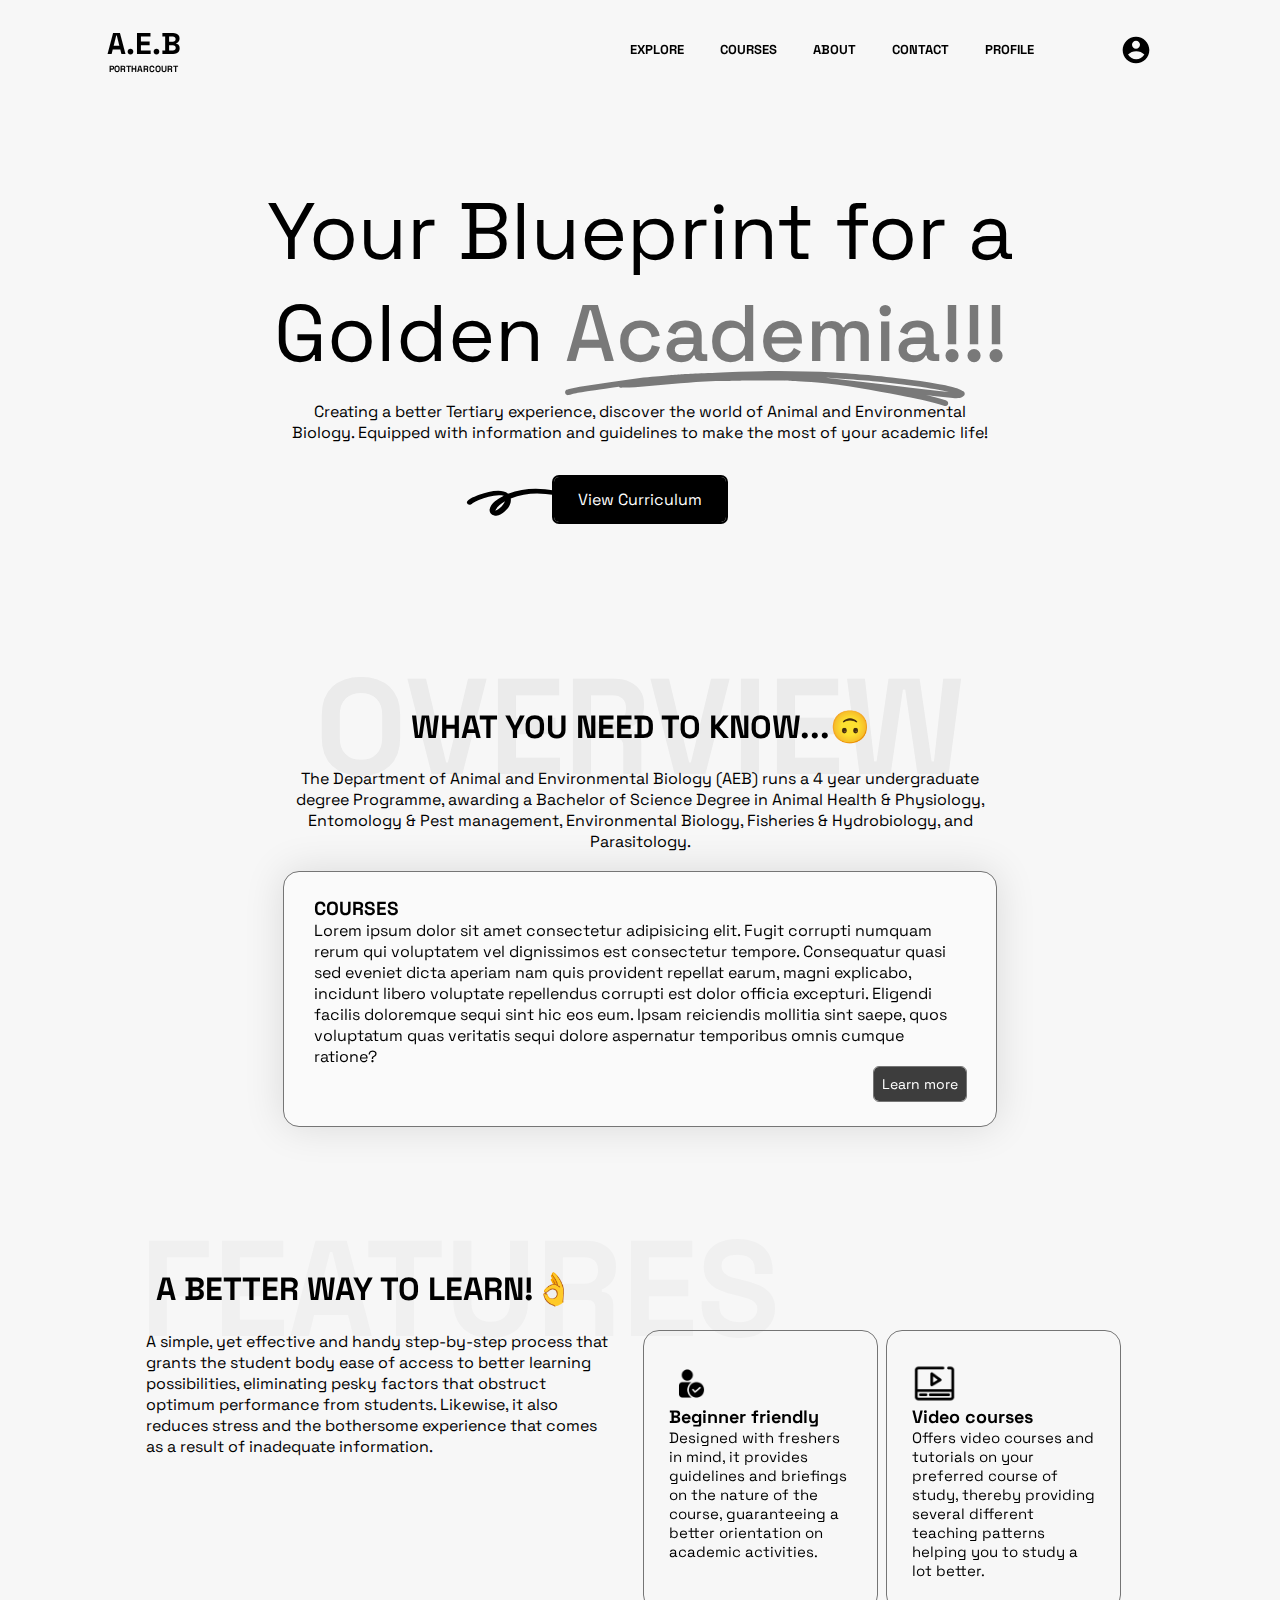
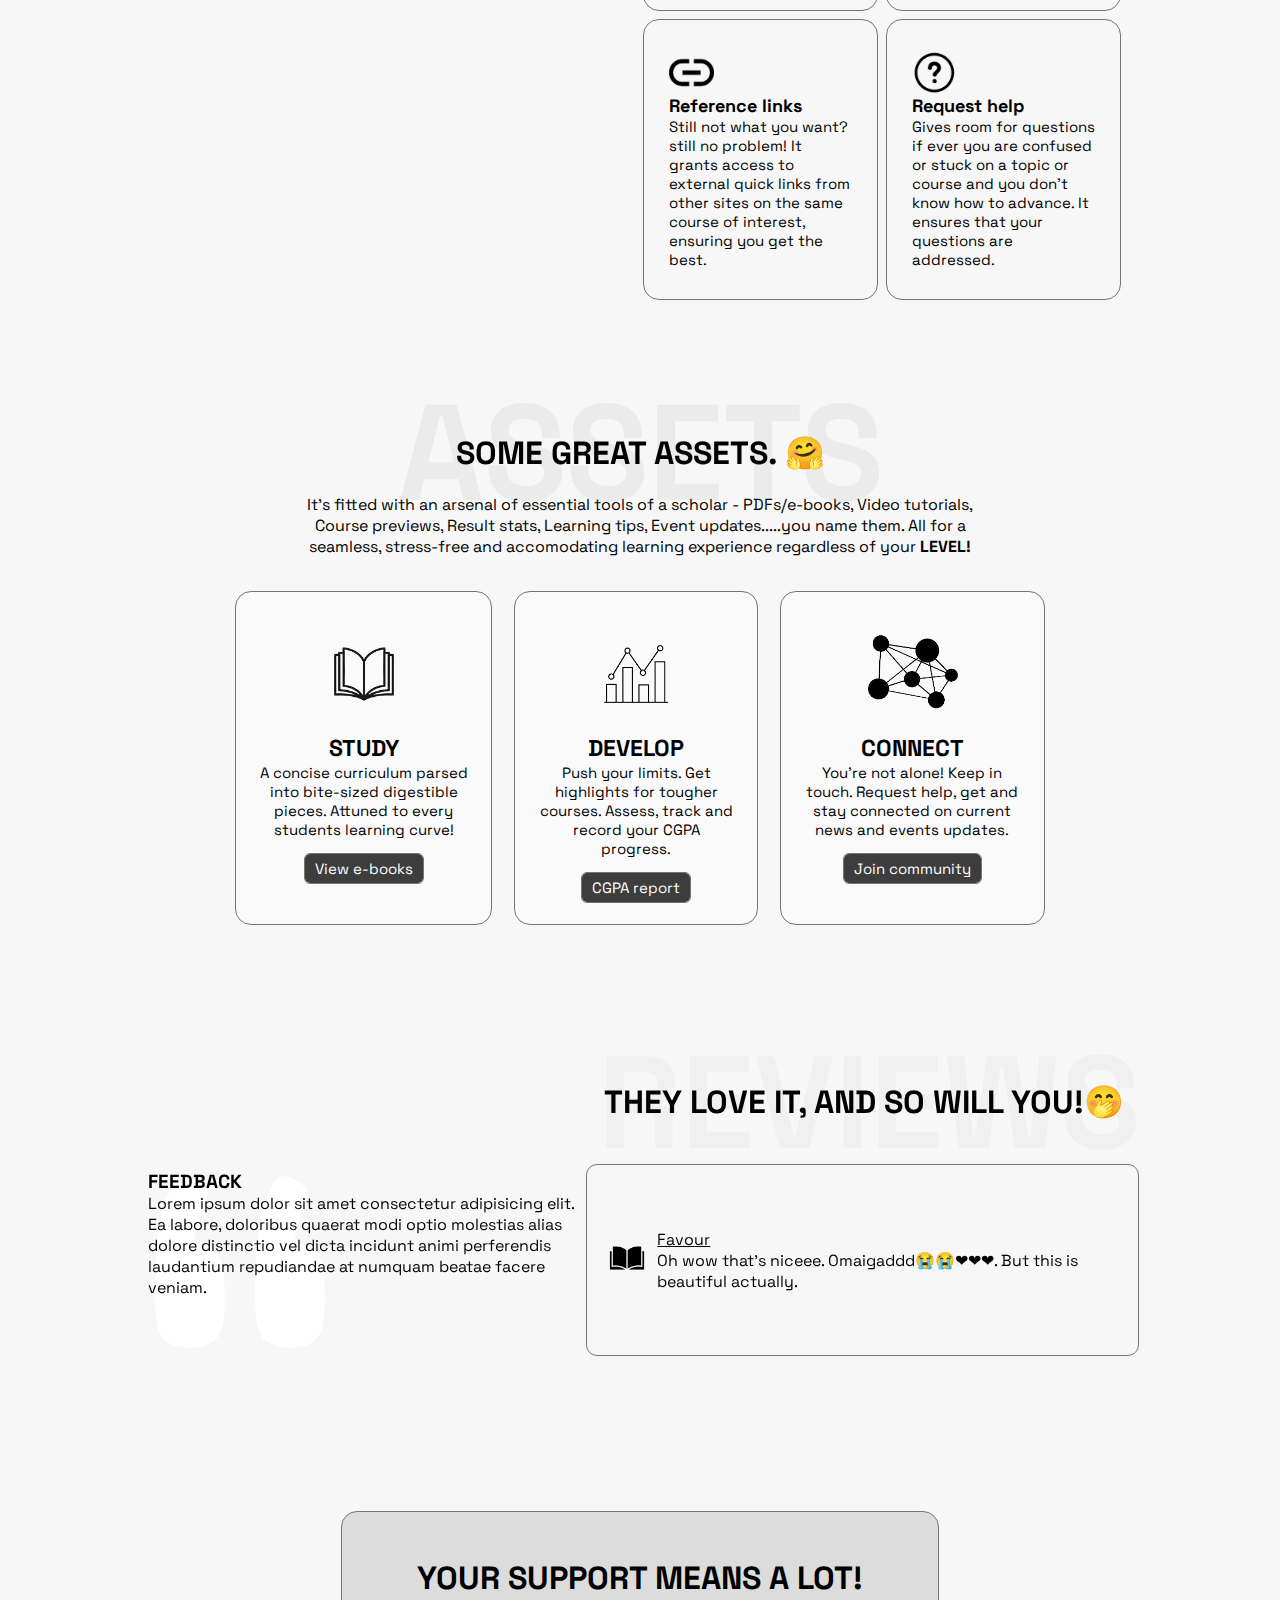
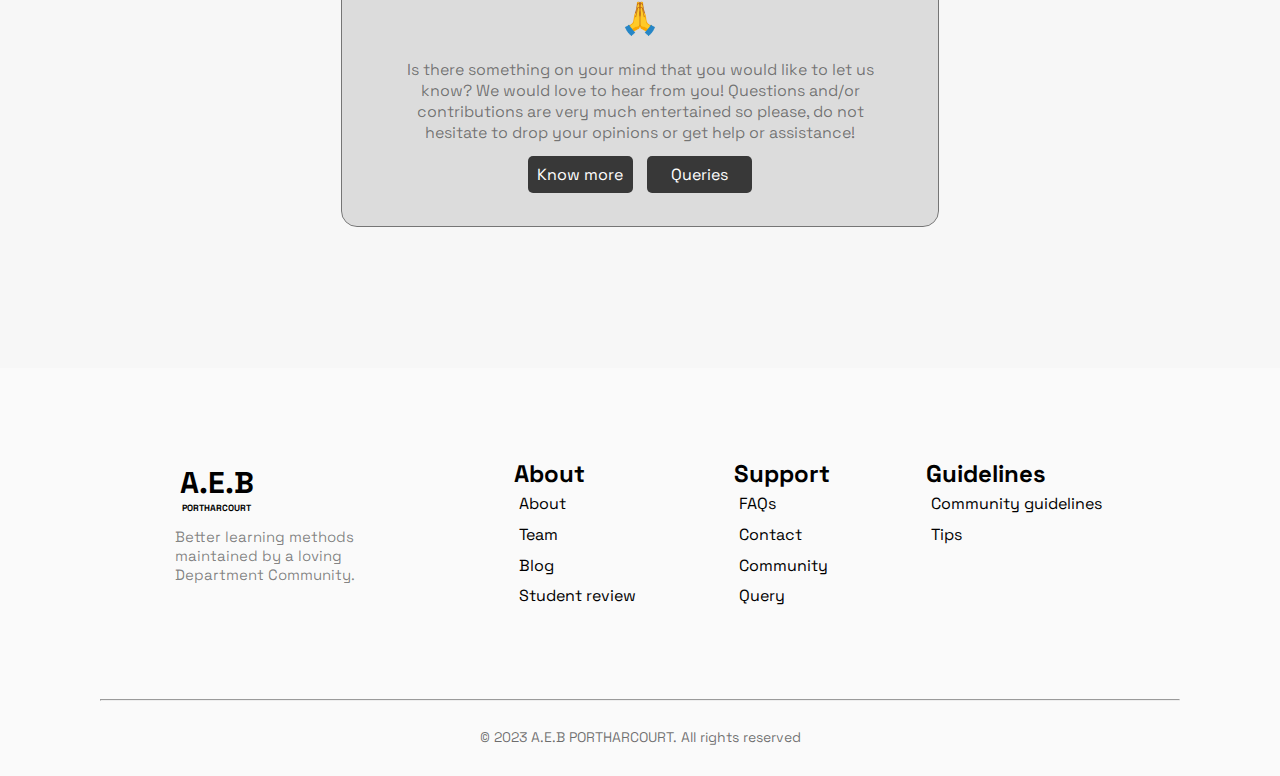
==== commit 7fe9cb5e: "Update index.html" ====
--- a/index.html
+++ b/index.html
@@ -12,9 +12,9 @@
     <link rel="stylesheet" href="styles/review.css">
     <link rel="stylesheet" href="styles/support.css">
     <link rel="stylesheet" href="styles/footing.css">
-    <link rel="stylesheet" href="fonts/Space_Grotesk-transfonter/stylesheet.css">
-    <link rel="stylesheet" href="fonts/Manrope-transfonter/stylesheet.css">
-    <link rel="stylesheet" href="fonts/Quicksand-transfonter/stylesheet.css">    
+    <link rel="stylesheet" href="Space_Grotesk-transfonter/stylesheet.css">
+    <link rel="stylesheet" href="Manrope-transfonter/stylesheet.css">
+    <link rel="stylesheet" href="Quicksand-transfonter/stylesheet.css">    
     <link rel="icon" href="img/AEB_LOGO.png" type="png">
     <title>Home | A.E.B Portharcourt</title>
 </head>
--- a/Space_Grotesk-transfonter/stylesheet.css
+++ b/Space_Grotesk-transfonter/stylesheet.css
@@ -0,0 +1,45 @@
+@font-face {
+    font-family: 'Space Grotesk';
+    src: url('SpaceGrotesk-Bold.woff2') format('woff2'),
+        url('SpaceGrotesk-Bold.woff') format('woff');
+    font-weight: bold;
+    font-style: normal;
+    font-display: swap;
+}
+
+@font-face {
+    font-family: 'Space Grotesk';
+    src: url('SpaceGrotesk-Light.woff2') format('woff2'),
+        url('SpaceGrotesk-Light.woff') format('woff');
+    font-weight: 300;
+    font-style: normal;
+    font-display: swap;
+}
+
+@font-face {
+    font-family: 'Space Grotesk';
+    src: url('SpaceGrotesk-Medium.woff2') format('woff2'),
+        url('SpaceGrotesk-Medium.woff') format('woff');
+    font-weight: 500;
+    font-style: normal;
+    font-display: swap;
+}
+
+@font-face {
+    font-family: 'Space Grotesk';
+    src: url('SpaceGrotesk-SemiBold.woff2') format('woff2'),
+        url('SpaceGrotesk-SemiBold.woff') format('woff');
+    font-weight: 600;
+    font-style: normal;
+    font-display: swap;
+}
+
+@font-face {
+    font-family: 'Space Grotesk';
+    src: url('SpaceGrotesk-Regular.woff2') format('woff2'),
+        url('SpaceGrotesk-Regular.woff') format('woff');
+    font-weight: normal;
+    font-style: normal;
+    font-display: swap;
+}
+
--- a/Manrope-transfonter/stylesheet.css
+++ b/Manrope-transfonter/stylesheet.css
@@ -0,0 +1,63 @@
+@font-face {
+    font-family: 'Manrope';
+    src: url('Manrope-ExtraLight.woff2') format('woff2'),
+        url('Manrope-ExtraLight.woff') format('woff');
+    font-weight: 200;
+    font-style: normal;
+    font-display: swap;
+}
+
+@font-face {
+    font-family: 'Manrope';
+    src: url('Manrope-Bold.woff2') format('woff2'),
+        url('Manrope-Bold.woff') format('woff');
+    font-weight: bold;
+    font-style: normal;
+    font-display: swap;
+}
+
+@font-face {
+    font-family: 'Manrope';
+    src: url('Manrope-ExtraBold.woff2') format('woff2'),
+        url('Manrope-ExtraBold.woff') format('woff');
+    font-weight: bold;
+    font-style: normal;
+    font-display: swap;
+}
+
+@font-face {
+    font-family: 'Manrope';
+    src: url('Manrope-Light.woff2') format('woff2'),
+        url('Manrope-Light.woff') format('woff');
+    font-weight: 300;
+    font-style: normal;
+    font-display: swap;
+}
+
+@font-face {
+    font-family: 'Manrope';
+    src: url('Manrope-Medium.woff2') format('woff2'),
+        url('Manrope-Medium.woff') format('woff');
+    font-weight: 500;
+    font-style: normal;
+    font-display: swap;
+}
+
+@font-face {
+    font-family: 'Manrope';
+    src: url('Manrope-Regular.woff2') format('woff2'),
+        url('Manrope-Regular.woff') format('woff');
+    font-weight: normal;
+    font-style: normal;
+    font-display: swap;
+}
+
+@font-face {
+    font-family: 'Manrope';
+    src: url('Manrope-SemiBold.woff2') format('woff2'),
+        url('Manrope-SemiBold.woff') format('woff');
+    font-weight: 600;
+    font-style: normal;
+    font-display: swap;
+}
+
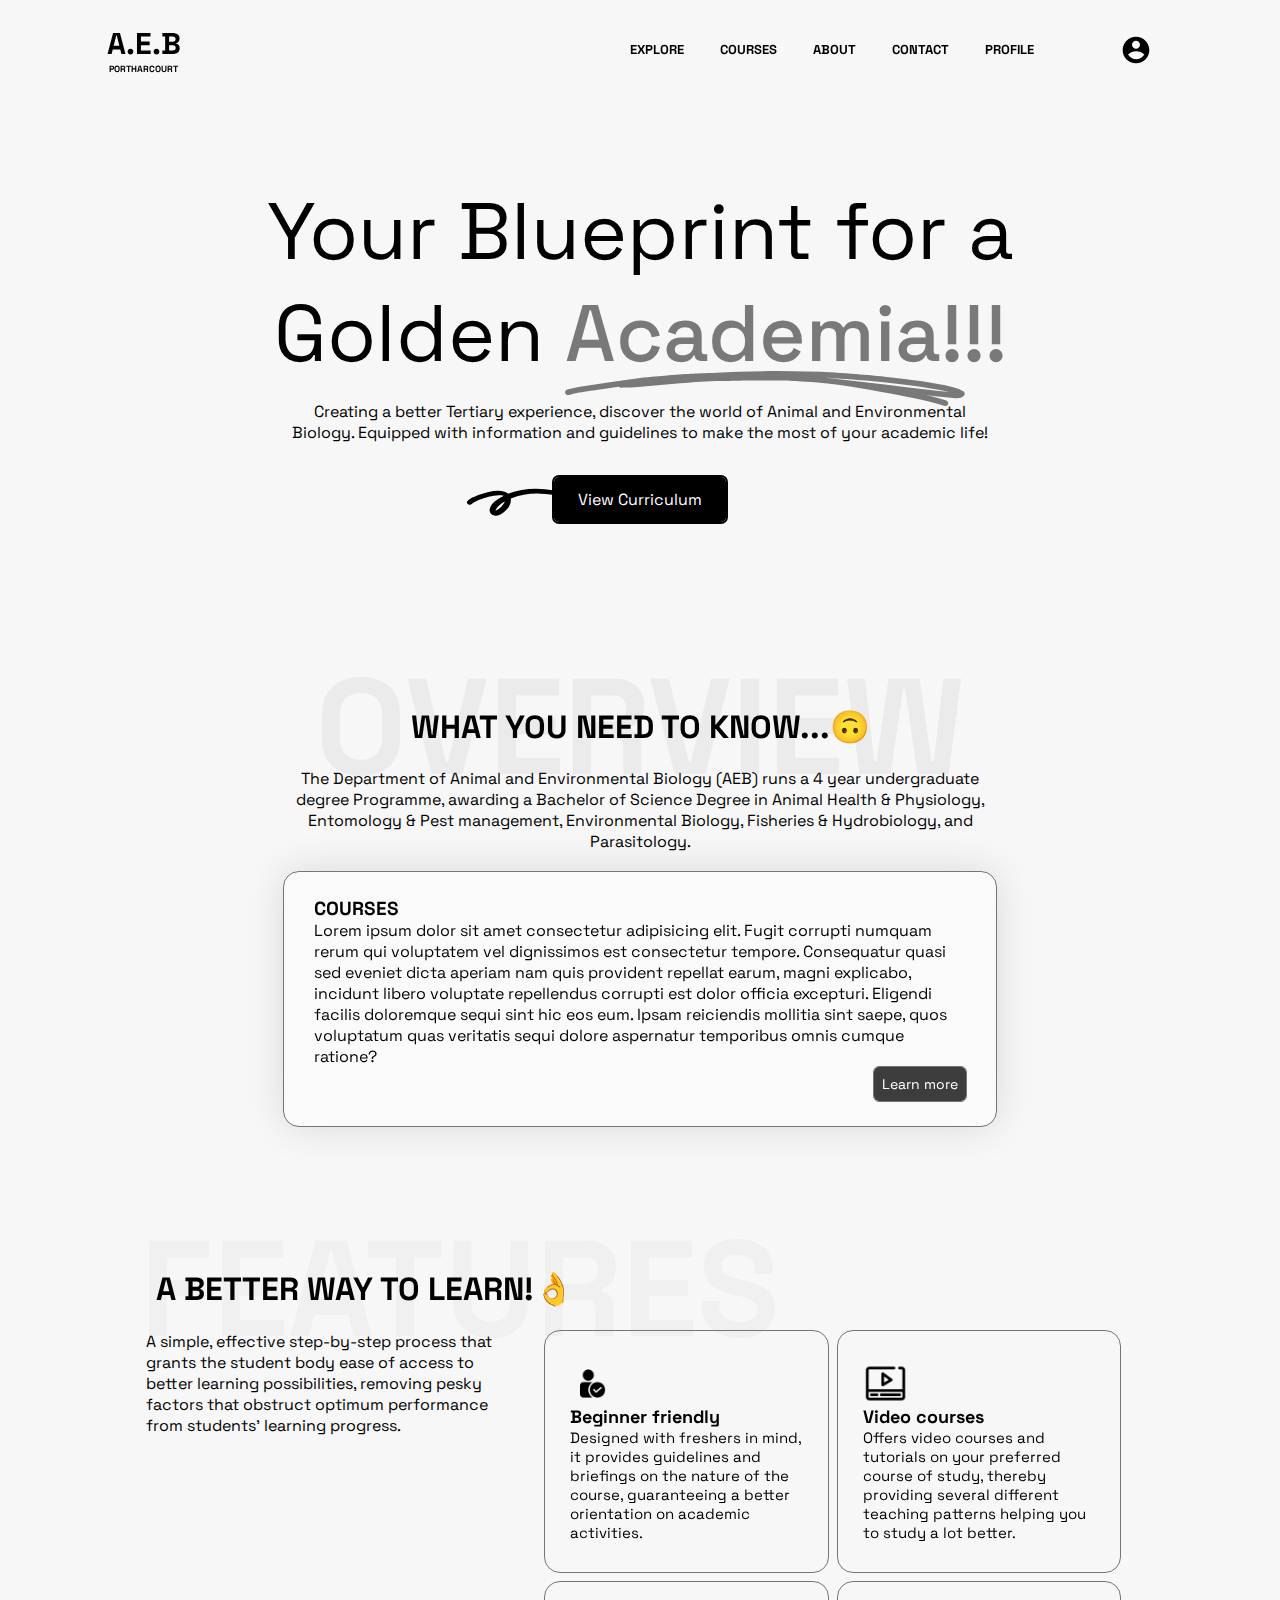
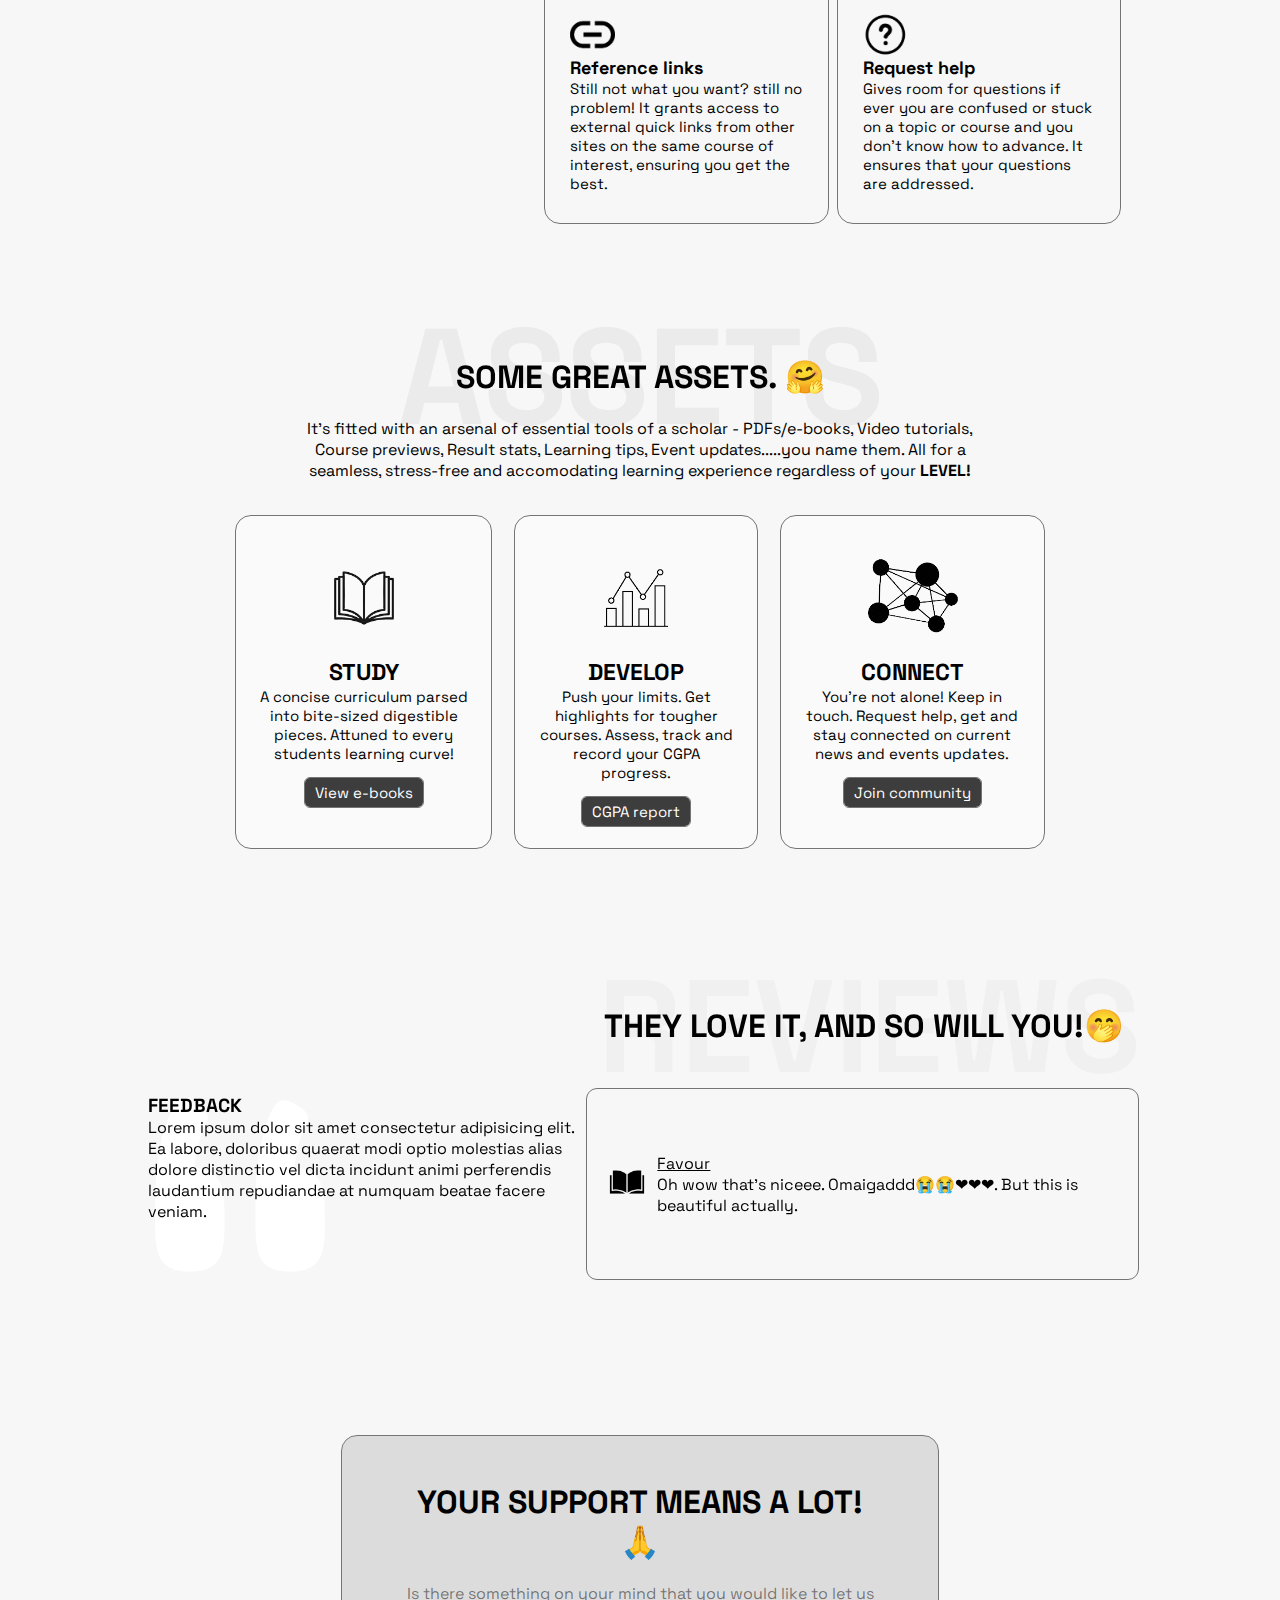
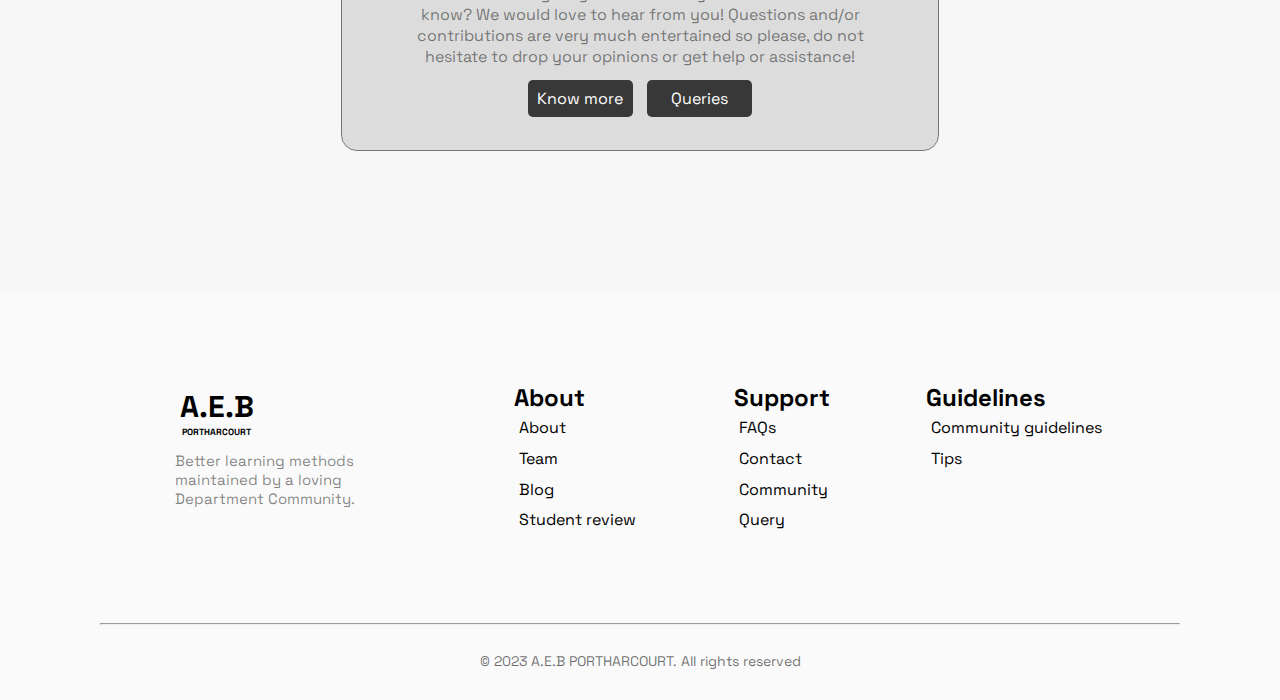
==== commit 83401112: "Update index.html" ====
--- a/index.html
+++ b/index.html
@@ -110,7 +110,7 @@
             </div>
             <div>
                 <div class="text">
-                    A simple, yet effective and handy step-by-step process that grants the student body ease of access to better learning possibilities, eliminating pesky factors that obstruct optimum performance from students. Likewise, it also reduces stress and the bothersome experience that comes as a result of inadequate information.
+                    A simple, effective step-by-step process that grants the student body ease of access to better learning possibilities, removing pesky factors that obstruct optimum performance from students' learning progress.
                 </div>
 
                 <div>
